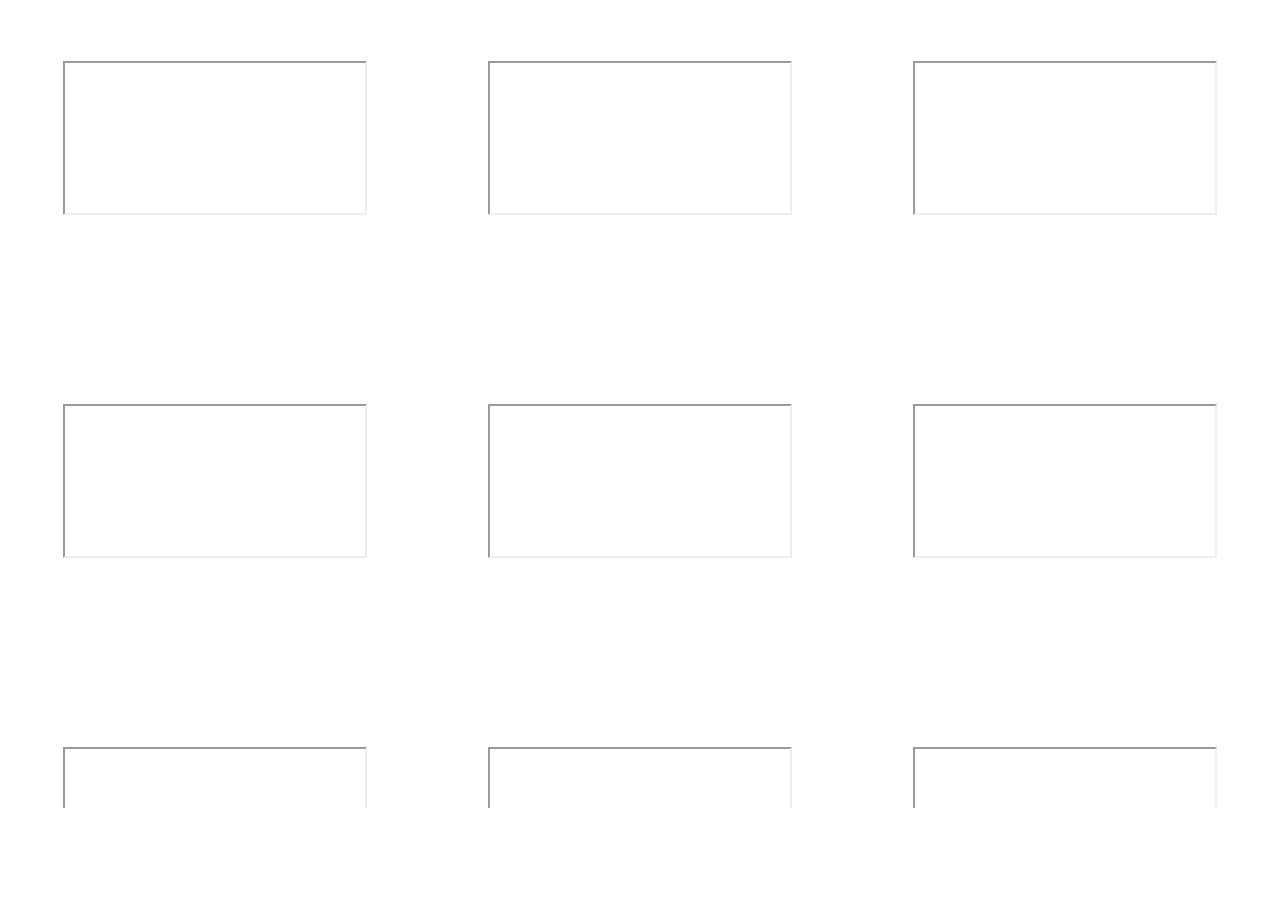
==== index.html @ dfb59032 "Rename parttime.html to index.html" ====
<!DOCTYPE html>
<html lang="en">
<head>
    <meta charset="UTF-8">
    <meta http-equiv="X-UA-Compatible" content="IE=edge">
    <meta name="viewport" content="width=device-width, initial-scale=1.0">
    <title>Document</title>
</head>
<body>
    <div id = "gridContainer" onscroll="showWebGL">
        <ul id ="grid">
        </ul>
    </div>
    <script>
            // --grid-layout-gap: 10px;
            // --grid-column-count: 3;
            // --grid-item--min-width: 200px;
            // --gap-count: calc(var(--grid-column-count) - 1);
            // --total-gap-width: calc(var(--gap-count) * var(--grid-layout-gap));
            // --grid-item--max-width: calc((100% - var(--total-gap-width)) / var(--grid-column-count));

            // display: grid;
            // grid-template-columns: repeat(auto-fill, minmax(max(var(--grid-item--min-width), var(--grid-item--max-width)), 1fr));
            // grid-gap: var(--grid-layout-gap);
        var grid = document.getElementById('grid')
        var gridContainer = document.getElementById('gridContainer')
        grid.style.cssText = 'list-style-type: none; margin: 0; padding: 0;--grid-item--max-width: calc((100% - 20px) / 3);display: grid;grid-template-columns: repeat(auto-fill, minmax(max(300px, var(--grid-item--max-width)), 1fr));grid-gap: 10px;'
        gridContainer.style.setProperty('height', '800px');
        grid.style.setProperty('height', '2500px');
        gridContainer.style.setProperty('overflow-y', 'scroll');
        var url = {
        '예지상가 2층':'https://my.matterport.com/show/?m=wWoMthPXAin',
        '예지상가 1층':'https://my.matterport.com/show/?m=6SvDwjew5Dz',
        '충남식당':'https://my.matterport.com/show/?m=Fdkb7KAjoVc',
        '주차장길+등나무골목':'https://my.matterport.com/show/?m=6tXJ32A4sut',
        '을지공예':'https://my.matterport.com/show/?m=3Yewzo9ZFLo',
        '석산정':'https://my.matterport.com/show/?m=7oxmkgFjgJg',
        '대진정밀':'https://my.matterport.com/show/?m=jzMEvuk7wQR',
        '대한스프링':'https://my.matterport.com/show/?m=8y2iCSSPhLv',
        '대영절단':'https://my.matterport.com/show/?m=gccaX7yxMAo',
        '만물사':'https://my.matterport.com/show/?m=5pRaTsm5MLa',
        '우일집':'https://my.matterport.com/show/?m=yNztpNu3Thp',
        '태성볼트':'https://my.matterport.com/show/?m=JGZiyQanJGd',
        '대림정밀':'https://my.matterport.com/show/?m=Ttsf26qsueT',
        '세운기공사':'https://my.matterport.com/show/?m=vGSpNixXkUx',
        '우주정밀':'https://my.matterport.com/show/?m=uLh6anLkdU2',
        '대동정밀':'https://my.matterport.com/show/?m=7kYrQfwcdhF',
        '선우정공':'https://my.matterport.com/show/?m=P85fYScPbXn',
        '신광알곤':'https://my.matterport.com/show/?m=P85fYScPbXn',
        '태광정밀':'https://my.matterport.com/show/?m=nhdiQaUTJee',
        '한진정밀':'https://my.matterport.com/show/?m=3g4GkEc59ZU',
        '근대정밀':'https://my.matterport.com/show/?m=M3s7YVHDysy',
        '현대정공':'https://my.matterport.com/show/?m=CrG8cTWq9eH',
        '대일로구로':'https://my.matterport.com/show/?m=PcUKE6Qai6T',
        '오성기업':'https://my.matterport.com/show/?m=PwdWVY5E5Hh',
        '호진정밀':'https://my.matterport.com/show/?m=g5FGW6PCJ2n',
        '우신정밀':'https://my.matterport.com/show/?m=15LaUcwwFqq',
        '영광주물':'https://my.matterport.com/show/?m=wcPCnsXkN1i',
        '원오정밀':'https://my.matterport.com/show/?m=pYnbiFFsuxD',
        '진성정밀':'https://my.matterport.com/show/?m=czCnv5KMKcE',
        '삼미기계':'https://my.matterport.com/show/?m=n5gfd6eo42z',
        '조선옥':'https://my.matterport.com/show/?m=uw9RJRBTanS',
        }



        var urlList = Object.values(url);
        var keyList = Object.keys(url);

        function createWebGL() {

            for (let i = 0; i < urlList.length; i++) {
                var li = document.createElement('li');
                var p = document.createElement('p');
                var ifr = document.createElement('iframe');
                p.append(keyList[i]);
                li.append(p, ifr);
                li.style.cssText = 'text-align : center; color : white;'
                ifr.style.display = 'none';
                grid.appendChild(li);
            }
            
        }
        function curtain() {
            var ifrList = document.querySelectorAll('iframe');
            var liList = document.querySelectorAll('li');
            var gridConRec = gridContainer.getBoundingClientRect();
            for (let i = 0; i < liList.length; i++) {
                var liRec = liList[i].getBoundingClientRect();
                liList[i].style.transition = 'all 0s ease';
                if (liRec.top > gridConRec.bottom || liRec.bottom < gridConRec.top) {
                }
                 else {
                    ifrList[i].setAttribute('src',urlList[i]);
                    ifrList[i].style.display = '';
                    console.log('hello')
                }
            }
        };
        
        function showWebGL() {
            createWebGL();
            curtain();
        }
        grid.addEventListener('load', showWebGL());
        gridContainer.addEventListener('scroll', function () {curtain()});


        var liList = document.querySelectorAll('li');
        var ifrList = document.querySelectorAll('iframe');
        var arr=new Array();
        liList.forEach(function(item,i){
        arr[i]=item.getBoundingClientRect().top
        });
        console.log(arr);
                var iarr=new Array();
        liList.forEach(function(item,i){
        iarr[i]=i
        });
        console.log(iarr);
        const resultArr = arr.reduce((item, index) =>{
            if (typeof item.last === 'undefined' || item.last !== index) {
                item.last = index;
                item.arr.push([]);
            }
            item.arr[item.arr.length - 1].push(index);
            return item;
        }, {arr: []}).arr;


        function multiplyAll() {
        // Only change code below this line
            let e = 0;
        for (let i = 0; i < resultArr.length; i++) {
            for (let j = 0; j < resultArr[i].length; j++) {
                
            resultArr[i][j] = iarr[e]
                if(e < iarr.length){
                    e = e+1;
                }
                
            }
        }
            console.log(resultArr)
        }
        function classDivider(){
                let e = 0;
            for (let i = 0; i < resultArr.length; i++) {
                for (let j = 0; j < resultArr[i].length; j++) {
                    resultArr[i][j] = '"'+i+'"'
                    ifrList[e].classList.add(resultArr[i][j])
                    if(e < ifrList.length){
                         e = e+1;
                    }
                }
            }
        }
        classDivider();
        console.log(ifrList);
        
    </script>
</body>
</html>
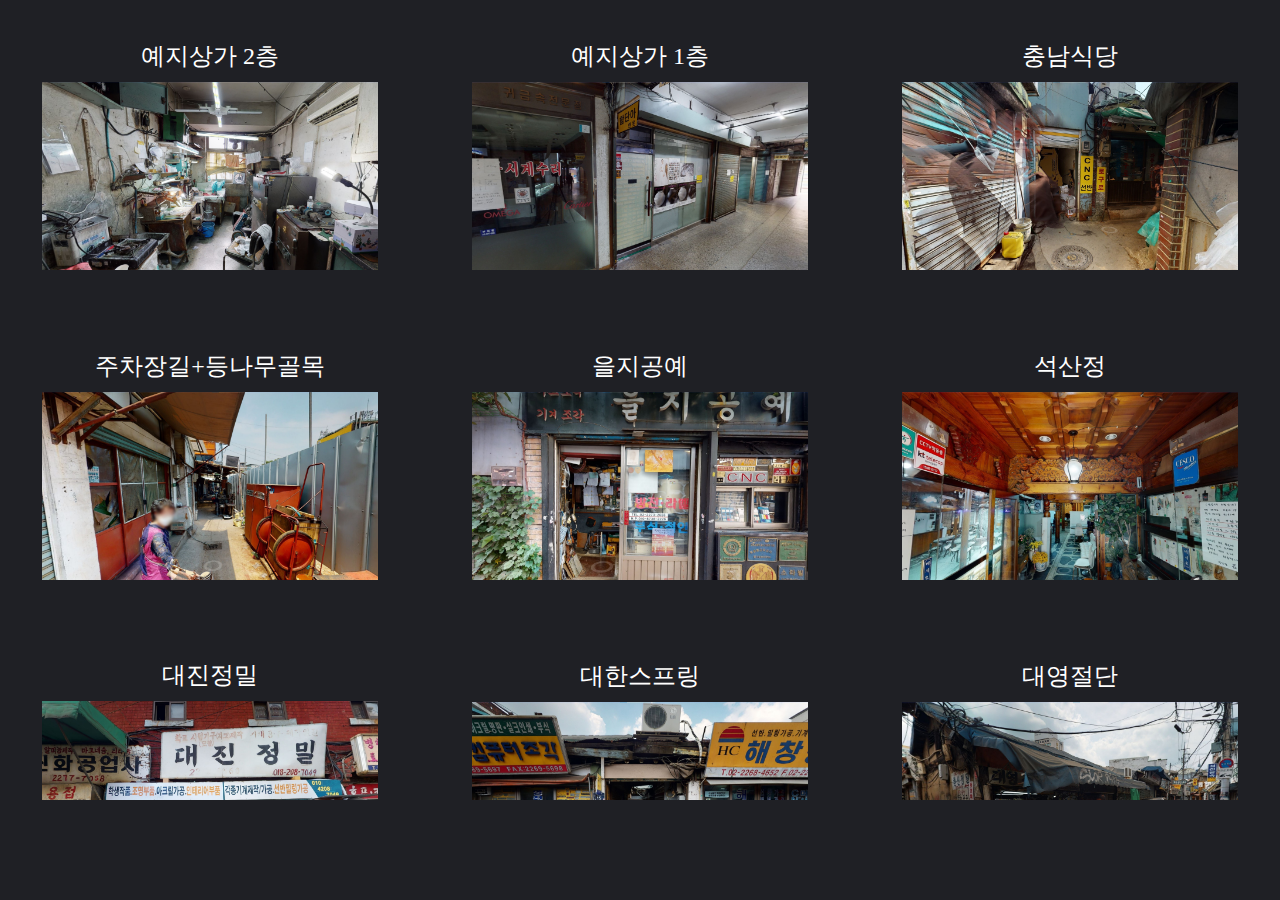
==== commit 8dc0567f: "Rename parttime.html to index.html" ====
--- a/index.html
+++ b/index.html
@@ -4,6 +4,7 @@
     <meta charset="UTF-8">
     <meta http-equiv="X-UA-Compatible" content="IE=edge">
     <meta name="viewport" content="width=device-width, initial-scale=1.0">
+    <link rel="stylesheet" href="parttime.css">
     <title>Document</title>
 </head>
 <body>
@@ -11,153 +12,18 @@
         <ul id ="grid">
         </ul>
     </div>
-    <script>
-            // --grid-layout-gap: 10px;
-            // --grid-column-count: 3;
-            // --grid-item--min-width: 200px;
-            // --gap-count: calc(var(--grid-column-count) - 1);
-            // --total-gap-width: calc(var(--gap-count) * var(--grid-layout-gap));
-            // --grid-item--max-width: calc((100% - var(--total-gap-width)) / var(--grid-column-count));
+    <div class="modalWindow_container" id="modal">
+        <div class="modalWindow">
+            <div id="title">
+                <div id="esc">
+                    <button onclick="hideModal('modal')">x</button>
+                </div>
+            </div>
+            <div id="content" class="modalContent">
 
-            // display: grid;
-            // grid-template-columns: repeat(auto-fill, minmax(max(var(--grid-item--min-width), var(--grid-item--max-width)), 1fr));
-            // grid-gap: var(--grid-layout-gap);
-        var grid = document.getElementById('grid')
-        var gridContainer = document.getElementById('gridContainer')
-        grid.style.cssText = 'list-style-type: none; margin: 0; padding: 0;--grid-item--max-width: calc((100% - 20px) / 3);display: grid;grid-template-columns: repeat(auto-fill, minmax(max(300px, var(--grid-item--max-width)), 1fr));grid-gap: 10px;'
-        gridContainer.style.setProperty('height', '800px');
-        grid.style.setProperty('height', '2500px');
-        gridContainer.style.setProperty('overflow-y', 'scroll');
-        var url = {
-        '예지상가 2층':'https://my.matterport.com/show/?m=wWoMthPXAin',
-        '예지상가 1층':'https://my.matterport.com/show/?m=6SvDwjew5Dz',
-        '충남식당':'https://my.matterport.com/show/?m=Fdkb7KAjoVc',
-        '주차장길+등나무골목':'https://my.matterport.com/show/?m=6tXJ32A4sut',
-        '을지공예':'https://my.matterport.com/show/?m=3Yewzo9ZFLo',
-        '석산정':'https://my.matterport.com/show/?m=7oxmkgFjgJg',
-        '대진정밀':'https://my.matterport.com/show/?m=jzMEvuk7wQR',
-        '대한스프링':'https://my.matterport.com/show/?m=8y2iCSSPhLv',
-        '대영절단':'https://my.matterport.com/show/?m=gccaX7yxMAo',
-        '만물사':'https://my.matterport.com/show/?m=5pRaTsm5MLa',
-        '우일집':'https://my.matterport.com/show/?m=yNztpNu3Thp',
-        '태성볼트':'https://my.matterport.com/show/?m=JGZiyQanJGd',
-        '대림정밀':'https://my.matterport.com/show/?m=Ttsf26qsueT',
-        '세운기공사':'https://my.matterport.com/show/?m=vGSpNixXkUx',
-        '우주정밀':'https://my.matterport.com/show/?m=uLh6anLkdU2',
-        '대동정밀':'https://my.matterport.com/show/?m=7kYrQfwcdhF',
-        '선우정공':'https://my.matterport.com/show/?m=P85fYScPbXn',
-        '신광알곤':'https://my.matterport.com/show/?m=P85fYScPbXn',
-        '태광정밀':'https://my.matterport.com/show/?m=nhdiQaUTJee',
-        '한진정밀':'https://my.matterport.com/show/?m=3g4GkEc59ZU',
-        '근대정밀':'https://my.matterport.com/show/?m=M3s7YVHDysy',
-        '현대정공':'https://my.matterport.com/show/?m=CrG8cTWq9eH',
-        '대일로구로':'https://my.matterport.com/show/?m=PcUKE6Qai6T',
-        '오성기업':'https://my.matterport.com/show/?m=PwdWVY5E5Hh',
-        '호진정밀':'https://my.matterport.com/show/?m=g5FGW6PCJ2n',
-        '우신정밀':'https://my.matterport.com/show/?m=15LaUcwwFqq',
-        '영광주물':'https://my.matterport.com/show/?m=wcPCnsXkN1i',
-        '원오정밀':'https://my.matterport.com/show/?m=pYnbiFFsuxD',
-        '진성정밀':'https://my.matterport.com/show/?m=czCnv5KMKcE',
-        '삼미기계':'https://my.matterport.com/show/?m=n5gfd6eo42z',
-        '조선옥':'https://my.matterport.com/show/?m=uw9RJRBTanS',
-        }
-
-
-
-        var urlList = Object.values(url);
-        var keyList = Object.keys(url);
-
-        function createWebGL() {
-
-            for (let i = 0; i < urlList.length; i++) {
-                var li = document.createElement('li');
-                var p = document.createElement('p');
-                var ifr = document.createElement('iframe');
-                p.append(keyList[i]);
-                li.append(p, ifr);
-                li.style.cssText = 'text-align : center; color : white;'
-                ifr.style.display = 'none';
-                grid.appendChild(li);
-            }
-            
-        }
-        function curtain() {
-            var ifrList = document.querySelectorAll('iframe');
-            var liList = document.querySelectorAll('li');
-            var gridConRec = gridContainer.getBoundingClientRect();
-            for (let i = 0; i < liList.length; i++) {
-                var liRec = liList[i].getBoundingClientRect();
-                liList[i].style.transition = 'all 0s ease';
-                if (liRec.top > gridConRec.bottom || liRec.bottom < gridConRec.top) {
-                }
-                 else {
-                    ifrList[i].setAttribute('src',urlList[i]);
-                    ifrList[i].style.display = '';
-                    console.log('hello')
-                }
-            }
-        };
-        
-        function showWebGL() {
-            createWebGL();
-            curtain();
-        }
-        grid.addEventListener('load', showWebGL());
-        gridContainer.addEventListener('scroll', function () {curtain()});
-
-
-        var liList = document.querySelectorAll('li');
-        var ifrList = document.querySelectorAll('iframe');
-        var arr=new Array();
-        liList.forEach(function(item,i){
-        arr[i]=item.getBoundingClientRect().top
-        });
-        console.log(arr);
-                var iarr=new Array();
-        liList.forEach(function(item,i){
-        iarr[i]=i
-        });
-        console.log(iarr);
-        const resultArr = arr.reduce((item, index) =>{
-            if (typeof item.last === 'undefined' || item.last !== index) {
-                item.last = index;
-                item.arr.push([]);
-            }
-            item.arr[item.arr.length - 1].push(index);
-            return item;
-        }, {arr: []}).arr;
-
-
-        function multiplyAll() {
-        // Only change code below this line
-            let e = 0;
-        for (let i = 0; i < resultArr.length; i++) {
-            for (let j = 0; j < resultArr[i].length; j++) {
-                
-            resultArr[i][j] = iarr[e]
-                if(e < iarr.length){
-                    e = e+1;
-                }
-                
-            }
-        }
-            console.log(resultArr)
-        }
-        function classDivider(){
-                let e = 0;
-            for (let i = 0; i < resultArr.length; i++) {
-                for (let j = 0; j < resultArr[i].length; j++) {
-                    resultArr[i][j] = '"'+i+'"'
-                    ifrList[e].classList.add(resultArr[i][j])
-                    if(e < ifrList.length){
-                         e = e+1;
-                    }
-                }
-            }
-        }
-        classDivider();
-        console.log(ifrList);
-        
-    </script>
+            </div>
+        </div>
+    </div>
+    <script src="parttime.js"></script>
 </body>
 </html>
--- a/parttime.css
+++ b/parttime.css
@@ -0,0 +1,107 @@
+*{
+    margin: 0;
+    padding: 0;
+}
+body{
+    background-color: #1f2025;
+}
+#gridContainer{
+    height: 800px;
+    overflow-y: scroll;
+}
+
+#grid{
+    list-style-type: none;
+    margin: 0;
+    padding: 0;
+    --grid-item--max-width: calc((100% - 20px) / 3);
+    display: grid;grid-template-columns: repeat(auto-fill, minmax(max(300px, var(--grid-item--max-width)), 1fr));
+    grid-gap: 10px;
+    height: 2500px;
+}
+
+li{
+    display:flex;
+    flex-direction:column;
+    justify-content: center;
+    align-items: center;
+    text-align : center;
+    color : white;
+    height :300px;
+
+}
+
+img{
+    max-width:80%; max-height:80%;
+    transition: all 1s ease;
+}
+img:hover{
+    filter:brightness(50%);
+    cursor: pointer;
+}
+
+.modalWindow_container {
+    position: fixed;
+    width:100vw;
+    height:100vh;
+    background: rgba(0,0,0,0.8);
+    top: 0px;
+    left: 0px;
+    z-index: 9999;
+    transition:opacity 0.4s;
+    pointer-events:none;
+    opacity: 0;
+    perspective: 1300px;
+}
+.modalWindow {
+    width: 70vw;
+    height: 60vh;
+    box-shadow: 5px 5px 5px rgba(0,0,0,0.3);
+    position:fixed;
+    left:calc(50vw - 70vw/2);
+    top:calc(50vh - 60vh/2);
+    margin:auto;
+    display: flex;
+    flex-direction: column;
+    background:#1f2025;
+    transform-origin: 50% 50%;
+    transform-style:preserve-3d;
+}
+.modalContent {
+    font-size: 1.5rem;
+    flex-grow: 1;
+    padding: 30px;
+    padding-top: 0px;
+    color: white;
+}
+#title{
+    display: flex;
+    justify-content: center;
+    align-items: center;
+}
+iframe{
+    width: 100%;
+    height: 100%;
+    min-width: 300px;
+    min-height: 200px;
+    border: none;
+    flex-grow: 1;
+}
+p{
+    padding: 10px;
+    font-size: 1.5rem;
+}
+#title p {
+    flex-grow: 1;
+    padding: 15px 30px 15px 30px;
+}
+button{
+    background-color: transparent;
+    border: none;
+    color: white;
+    font-size: 1.5rem;
+    padding: 15px 30px 15px 30px;
+}
+button:hover{
+    cursor: pointer;
+}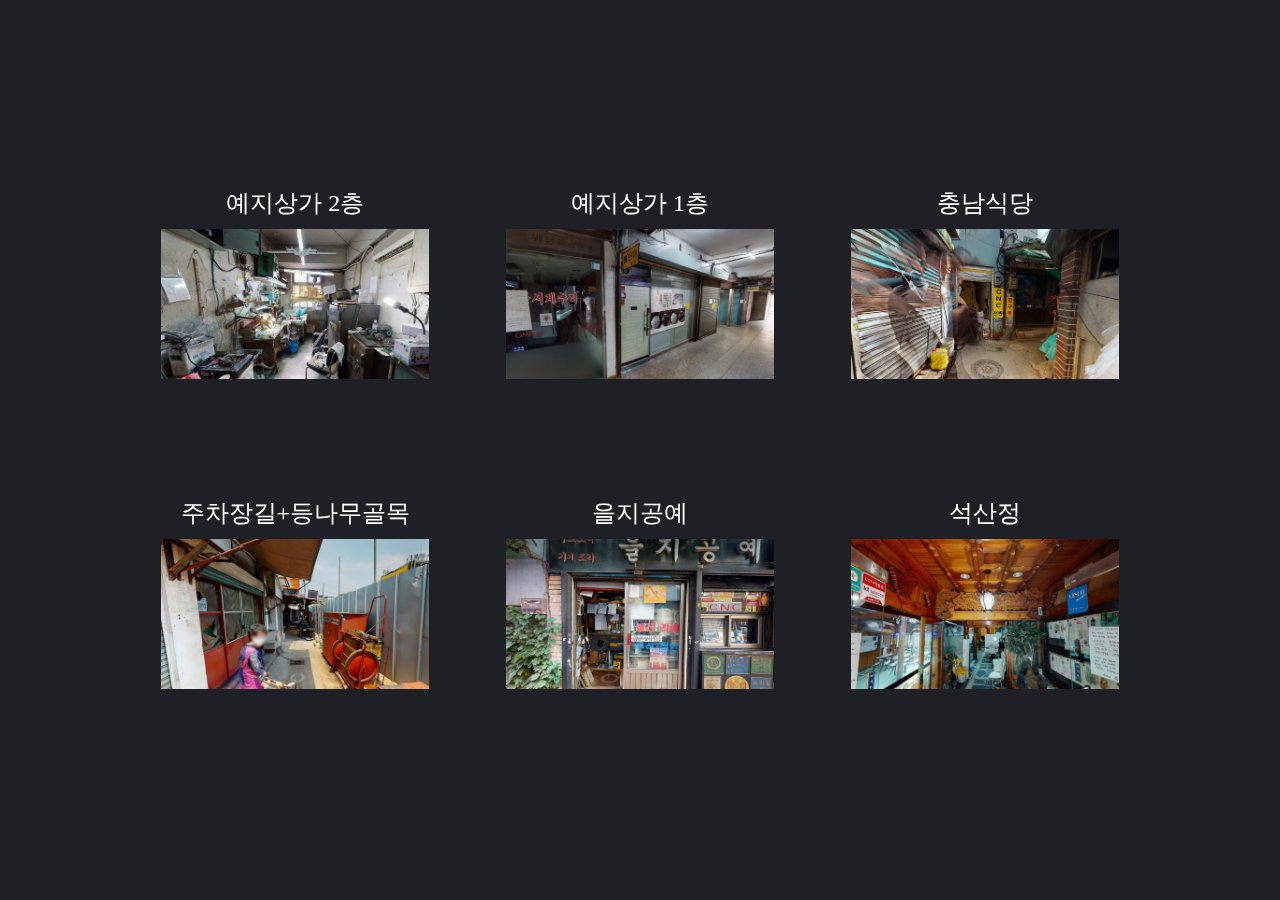
==== commit d159ffab: "Add files via upload" ====
--- a/index.html
+++ b/index.html
@@ -8,22 +8,24 @@
     <title>Document</title>
 </head>
 <body>
-    <div id = "gridContainer" onscroll="showWebGL">
-        <ul id ="grid">
-        </ul>
-    </div>
-    <div class="modalWindow_container" id="modal">
-        <div class="modalWindow">
-            <div id="title">
-                <div id="esc">
-                    <button onclick="hideModal('modal')">x</button>
+    <div>
+        <div id = "gridContainer" onscroll="showWebGL">
+            <ul id ="grid">
+            </ul>
+        </div>
+        <div class="modalWindow_container" id="modal">
+            <div class="modalWindow">
+                <div id="title">
+                    <div id="esc">
+                        <button onclick="hideModal('modal')">x</button>
+                    </div>
                 </div>
-            </div>
-            <div id="content" class="modalContent">
+                <div id="content" class="modalContent">
 
+                </div>
             </div>
         </div>
     </div>
     <script src="parttime.js"></script>
 </body>
-</html>
+</html>--- a/parttime.css
+++ b/parttime.css
@@ -3,8 +3,12 @@
     padding: 0;
 }
 body{
+    position: fixed;
+    width:100vw;
+    height:100vh;
     background-color: #1f2025;
 }
+
 #gridContainer{
     height: 800px;
     overflow-y: scroll;
@@ -13,7 +17,7 @@
 #grid{
     list-style-type: none;
     margin: 0;
-    padding: 0;
+    padding: 10%;
     --grid-item--max-width: calc((100% - 20px) / 3);
     display: grid;grid-template-columns: repeat(auto-fill, minmax(max(300px, var(--grid-item--max-width)), 1fr));
     grid-gap: 10px;
@@ -104,4 +108,8 @@
 }
 button:hover{
     cursor: pointer;
+}
+::-webkit-scrollbar {
+    width: 0;  /* Remove scrollbar space */
+    background: transparent;  /* Optional: just make scrollbar invisible */
 }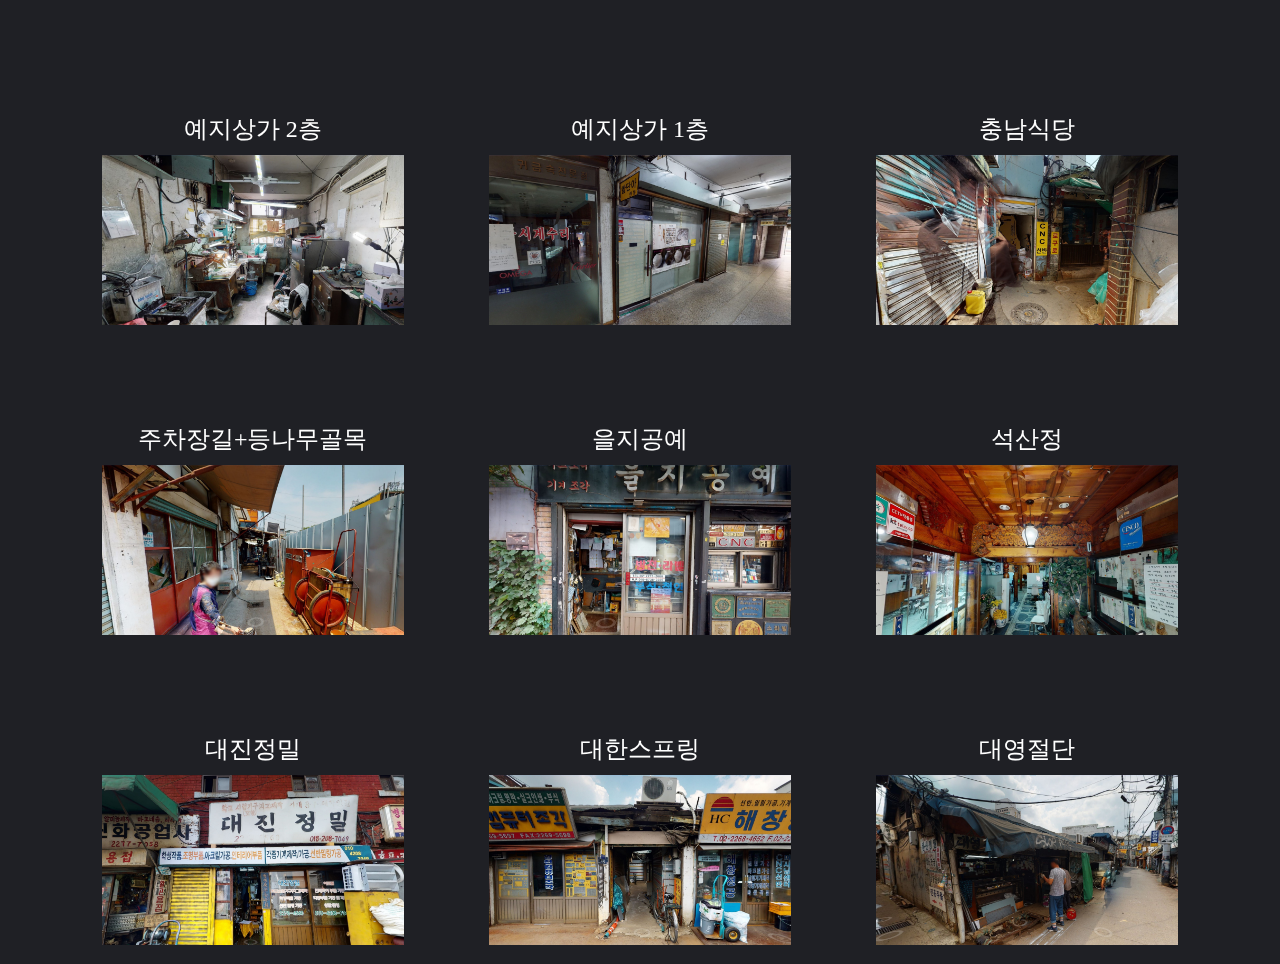
==== commit 477f65b9: "Add files via upload" ====
--- a/index.html
+++ b/index.html
@@ -9,7 +9,7 @@
 </head>
 <body>
     <div>
-        <div id = "gridContainer" onscroll="showWebGL">
+        <div id = "gridContainer">
             <ul id ="grid">
             </ul>
         </div>
--- a/parttime.css
+++ b/parttime.css
@@ -10,14 +10,15 @@
 }
 
 #gridContainer{
-    height: 800px;
+    height: 900px;
     overflow-y: scroll;
+    margin: 5%;
 }
 
 #grid{
     list-style-type: none;
     margin: 0;
-    padding: 10%;
+    padding: 0;
     --grid-item--max-width: calc((100% - 20px) / 3);
     display: grid;grid-template-columns: repeat(auto-fill, minmax(max(300px, var(--grid-item--max-width)), 1fr));
     grid-gap: 10px;
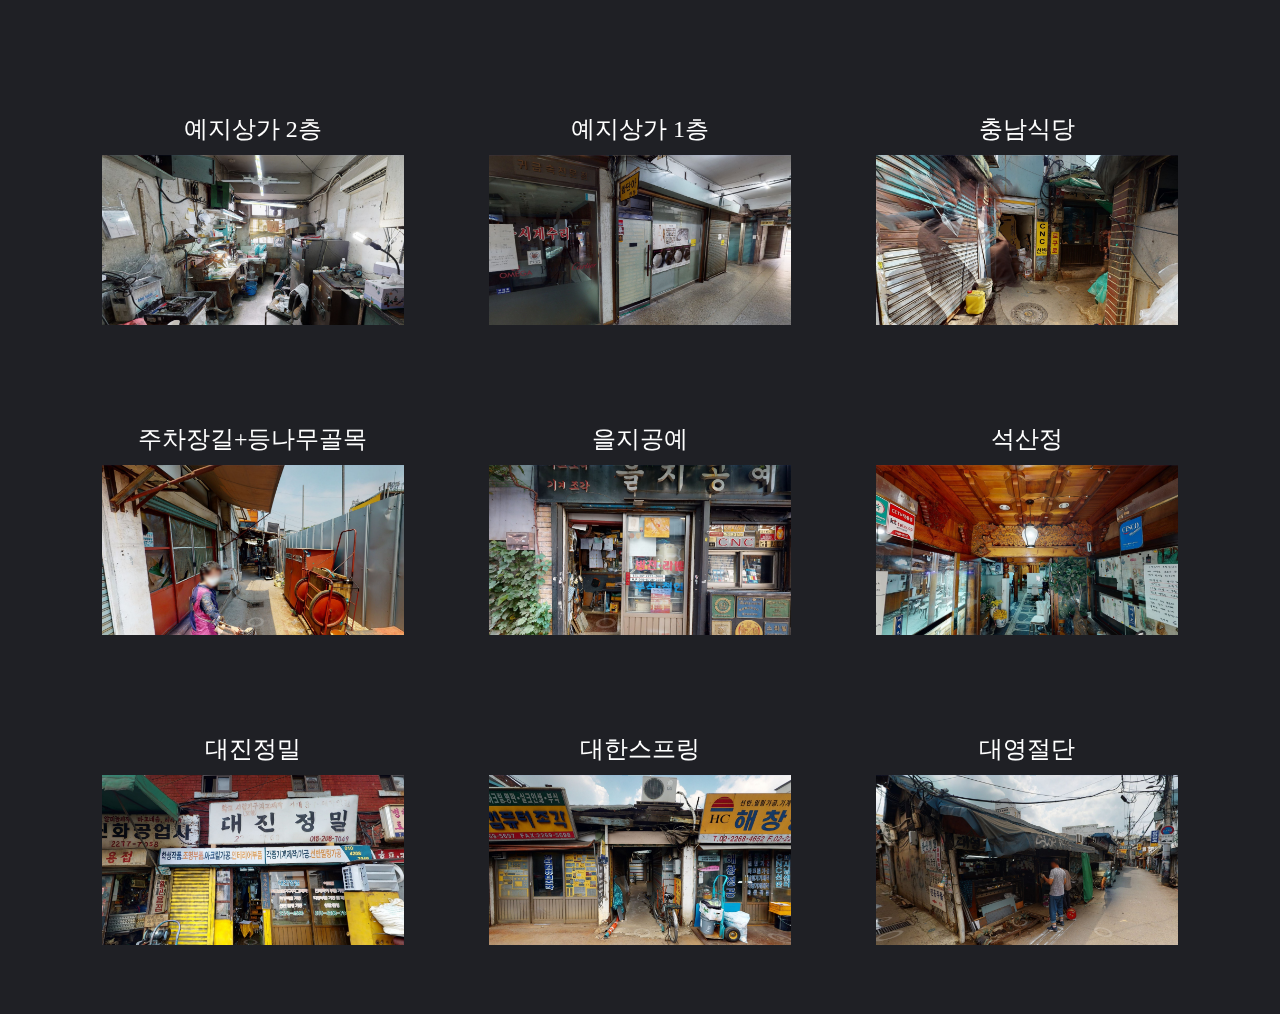
==== commit 4a382633: "Add files via upload" ====
--- a/index.html
+++ b/index.html
@@ -8,7 +8,7 @@
     <title>Document</title>
 </head>
 <body>
-    <div>
+    <section>
         <div id = "gridContainer">
             <ul id ="grid">
             </ul>
@@ -25,7 +25,7 @@
                 </div>
             </div>
         </div>
-    </div>
+    </section>
     <script src="parttime.js"></script>
 </body>
 </html>--- a/parttime.css
+++ b/parttime.css
@@ -8,11 +8,13 @@
     height:100vh;
     background-color: #1f2025;
 }
-
+section{
+    margin: 5%;
+    overflow-y: hidden;
+}
 #gridContainer{
-    height: 900px;
+    height: 950px;
     overflow-y: scroll;
-    margin: 5%;
 }
 
 #grid{
